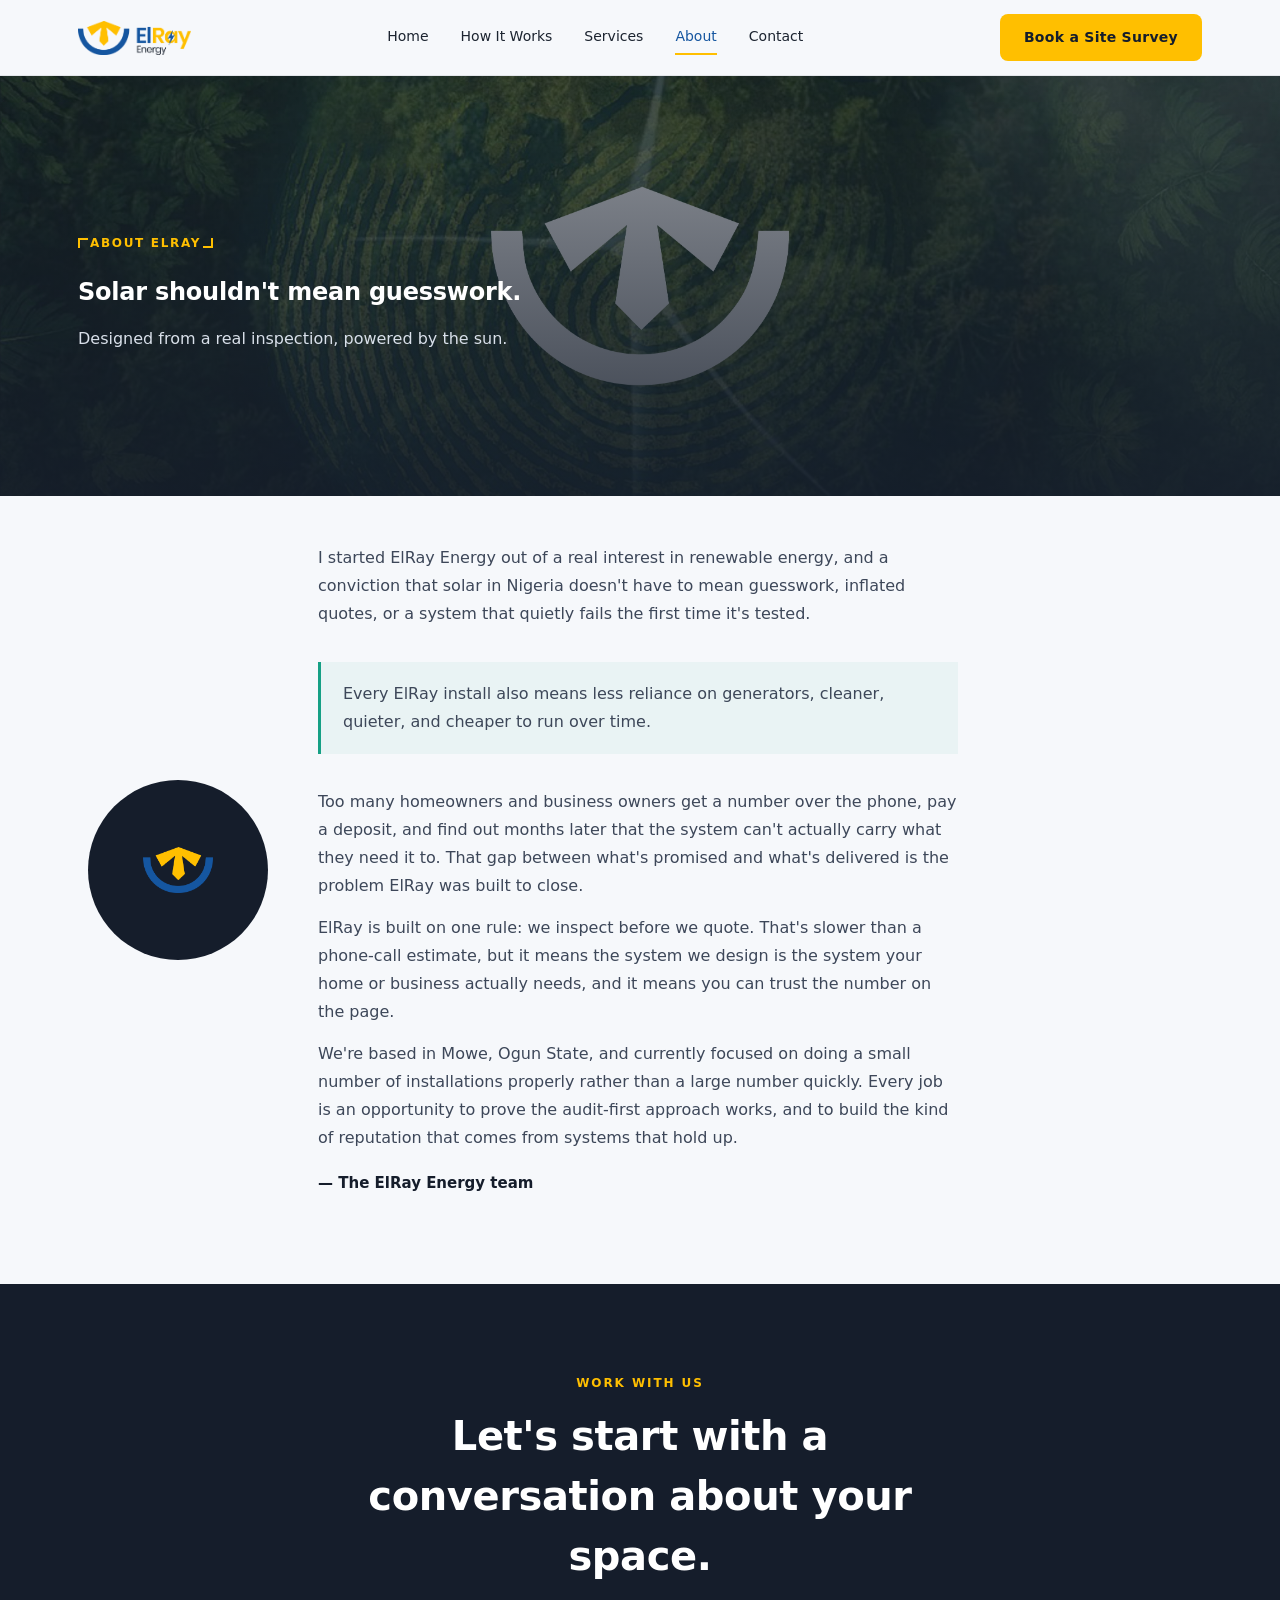
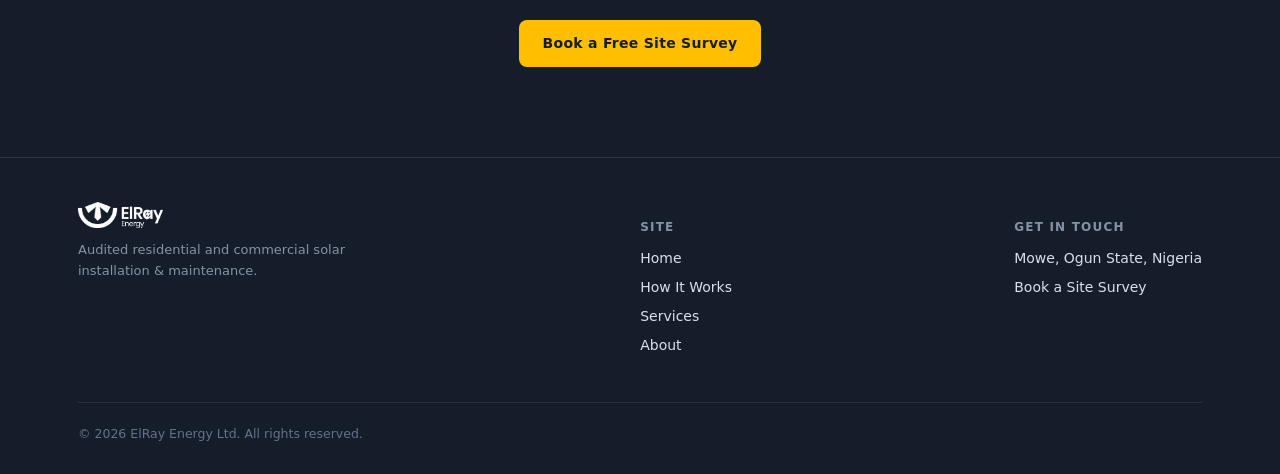
==== about.html @ cc0afa8e "Initial commit: ElRay Energy website" ====
<!DOCTYPE html>
<html lang="en">
<head>
<meta charset="UTF-8">
<meta name="viewport" content="width=device-width, initial-scale=1.0">
<title>About ElRay Energy</title>
<meta name="description" content="Why ElRay Energy exists, and the audit-first promise behind every solar install we do.">
<link rel="icon" type="image/png" href="/assets/favicon-96x96.png" sizes="96x96" />
<link rel="icon" type="image/svg+xml" href="/assets/favicon.svg" />
<link rel="shortcut icon" href="/assets/favicon.ico" />
<link rel="apple-touch-icon" sizes="180x180" href="/assets/apple-touch-icon.png" />
<meta name="apple-mobile-web-app-title" content="ElRay Energy" />
<link rel="manifest" href="/assets/site.webmanifest" />
<link rel="stylesheet" href="css/styles.css">
</head>
<body> 

<header>
  <div class="navrow">
    <a href="index.html" class="logo">
      <img src="assets/elray_horizontal-logo_color.png" alt="ElRay Energy">
    </a>
    <nav class="links">
      <a href="index.html">Home</a>
      <a href="how-it-works.html">How It Works</a>
      <a href="services.html">Services</a>
      <a href="about.html">About</a>
      <a href="contact.html">Contact</a>
    </nav>
    <a href="contact.html" class="btn btn-gold nav-cta">Book a Site Survey</a>
    <a href="contact.html" class="btn btn-outline mobile-cta">Book a Survey</a>
  </div>
</header>

<main>

  <section class="about-hero">
    <div class="wrap about-hero-inner">
      <span class="tag reveal">About ElRay</span>
      <h1 class="reveal" style="margin-top:16px;">Solar shouldn't mean guesswork.</h1>
      <p class="section-sub reveal">Designed from a real inspection, powered by the sun.</p>
    </div>
  </section>

  <section style="padding-top:48px;">
    <div class="wrap">
      <div class="founder reveal">
        <div class="founder-mark">
          <img src="assets/elray_icon_color.png" alt="ElRay Energy icon">
        </div>
        <div class="founder-text">
          <p>
            I started ElRay Energy out of a real interest in renewable energy, and a conviction that
            solar in Nigeria doesn't have to mean guesswork, inflated quotes, or a system that quietly
            fails the first time it's tested.
          </p>
          <div class="eco-note reveal">
            <p>Every ElRay install also means less reliance on generators, cleaner, quieter, and cheaper to run over time.</p>
          </div>
          <p>
            Too many homeowners and business owners get a number over the phone, pay a deposit, and
            find out months later that the system can't actually carry what they need it to. That gap
            between what's promised and what's delivered is the problem ElRay was built to close.
          </p>
          <p>
            ElRay is built on one rule: we inspect before we quote. That's slower than a phone-call
            estimate, but it means the system we design is the system your home or business actually
            needs, and it means you can trust the number on the page.
          </p>
          <p>
            We're based in Mowe, Ogun State, and currently focused on doing a small number of
            installations properly rather than a large number quickly. Every job is an opportunity to
            prove the audit-first approach works, and to build the kind of reputation that comes from
            systems that hold up.
          </p>
          <p class="signoff">— The ElRay Energy team</p>
        </div>
      </div>
    </div>
  </section>

  <section class="cta-band">
    <div class="wrap">
      <span class="eyebrow eyebrow--light reveal">Work With Us</span>
      <h2 class="reveal">Let's start with a conversation about your space.</h2>
      <div class="hero-ctas reveal">
        <a href="contact.html" class="btn btn-gold">Book a Free Site Survey</a>
      </div>
    </div>
  </section>

</main>

<footer>
  <div class="wrap">
    <div class="foot-row">
      <div class="foot-brand">
        <img src="assets/elray_horizontal-logo_white.png" alt="ElRay Energy">
        <p>Audited residential and commercial solar installation &amp; maintenance.</p>
      </div>
      <div class="foot-col">
        <h4>Site</h4>
        <a href="index.html">Home</a>
        <a href="how-it-works.html">How It Works</a>
        <a href="services.html">Services</a>
        <a href="about.html">About</a>
      </div>
      <div class="foot-col">
        <h4>Get in touch</h4>
        <p>Mowe, Ogun State, Nigeria</p>
        <a href="contact.html">Book a Site Survey</a>
      </div>
    </div>
    <div class="foot-bottom">© <span id="year"></span> ElRay Energy Ltd. All rights reserved.</div>
  </div>
</footer>

<script src="js/main.js"></script>
</body>
</html>
---- css/styles.css ----
/* ==========================================================================
   ElRay Energy Shared Stylesheet
   Tokens are locked to ElRay_Brand_Guidelines.pdf v1.0, do not change
   the colour or font-family values without updating the brand guide too.
   ========================================================================== */

/* ---------- Self-hosted Poppins ---------- */
@font-face{
  font-family:'Poppins';
  src:url('../fonts/Poppins-Regular.ttf') format('truetype');
  font-weight:400;
  font-style:normal;
  font-display:swap;
}
@font-face{
  font-family:'Poppins';
  src:url('../fonts/Poppins-Medium.ttf') format('truetype');
  font-weight:500;
  font-style:normal;
  font-display:swap;
}
@font-face{
  font-family:'Poppins';
  src:url('../fonts/Poppins-SemiBold.ttf') format('truetype');
  font-weight:600;
  font-style:normal;
  font-display:swap;
}
@font-face{
  font-family:'Poppins';
  src:url('../fonts/Poppins-Bold.ttf') format('truetype');
  font-weight:700;
  font-style:normal;
  font-display:swap;
}

:root{
  /* brand colours from brand guideline, section 03 */
  --cobalt:#1556A0;       /* primary */
  --cobalt-dark:#0E3D75;  /* cobalt tint ramp */
  --cobalt-mid:#5B8AC4;
  --cobalt-tint:#D9E5F3;
  --gold:#FFBF00;         /* accent; CTAs, energy moments only */
  --navy:#151D2B;         /* dark surface anchor */
  --teal:#16A085;
  --teal-mid:#5DB8A0;    
  --charcoal:#1C2430;     /* body text */
  --offwhite:#F6F8FB;     /* surface, not stark white */
  --white:#FFFFFF;

  --radius:8px;
  --maxw:1180px;
}

*{box-sizing:border-box;}
html{scroll-behavior:smooth;}
@media (prefers-reduced-motion: reduce){
  html{scroll-behavior:auto;}
  *{animation-duration:0.01ms !important; animation-iteration-count:1 !important; transition-duration:0.01ms !important; scroll-behavior:auto !important;}
}

body{
  margin:0;
  font-family:'Poppins',system-ui,sans-serif;
  color:var(--charcoal);
  background:var(--offwhite);
  line-height:1.5;
  -webkit-font-smoothing:antialiased;
}

h1,h2,h3{
  font-weight:600;
  margin:0;
  letter-spacing:-0.01em;
}
p{margin:0;}
a{color:inherit; text-decoration:none;}
img{display:block; max-width:100%;}

.wrap{
  max-width:var(--maxw);
  margin:0 auto;
  padding:0 28px;
}

a:focus-visible, button:focus-visible{
  outline:2px solid var(--gold);
  outline-offset:3px;
}

/* ---------- About page hero — image banner ---------- */
.about-hero{
  position:relative;
  min-height:420px;
  display:flex;
  align-items:flex-end;
  background-image:url('../assets/elray_asset7.jpg');
  background-size:cover;
  background-position:center;
  overflow:hidden;
}
.about-hero::before{
  content:"";
  position:absolute;
  inset:0;
  background:linear-gradient(180deg, rgba(21,29,43,0.45) 0%, rgba(21,29,43,0.88) 100%);
}
.about-hero-inner{
  position:relative;
  z-index:1;
  width:100%;
  padding-bottom:56px;
}
.about-hero h1{ color:var(--white); }
.about-hero .tag{ color:var(--gold); }
.about-hero .tag::before,.about-hero .tag::after{ border-color:var(--gold); }
.about-hero .section-sub{ color:#D9E0EA; }

/* teal is reserved for genuine sustainability moments only, per brand guide */
.eco-note{
  margin:34px 0;
  padding:18px 22px;
  border-left:3px solid var(--teal);
  background:rgba(22,160,133,0.06);
  max-width:640px;
}
.eco-note p{ font-size:15px; color:#2E3B48; line-height:1.6; }

/* ---------- Inspection tag, the signature device ---------- */
.tag{
  display:inline-flex;
  align-items:center;
  gap:8px;
  font-size:12px;
  font-weight:600;
  letter-spacing:0.14em;
  text-transform:uppercase;
  color:var(--cobalt);
  padding:6px 12px;
  position:relative;
}
.tag::before,.tag::after{
  content:"";
  position:absolute;
  width:8px; height:8px;
  border-color:var(--gold);
  border-style:solid;
  top:0; bottom:0; margin:auto 0;
}
.tag::before{ left:0; border-width:2px 0 0 2px; }
.tag::after{ right:0; border-width:0 2px 2px 0; }
.tag--light{color:var(--offwhite);}
.tag--light::before,.tag--light::after{border-color:var(--gold);}
.tag--flush{padding-left:0;}
.tag--flush::before,.tag--flush::after{display:none;}

/* ---------- Nav ---------- */
header{
  position:sticky;
  top:0;
  z-index:50;
  background:rgba(246,248,251,0.92);
  backdrop-filter:blur(6px);
  border-bottom:1px solid rgba(21,29,43,0.08);
}
.navrow{
  display:flex;
  align-items:center;
  justify-content:space-between;
  padding:14px 28px;
  max-width:var(--maxw);
  margin:0 auto;
}
.logo img{height:34px;}
nav.links{
  display:none;
  align-items:center;
  gap:32px;
}
@media(min-width:900px){nav.links{display:flex;}}
nav.links a{
  font-size:14px;
  font-weight:500;
  color:var(--charcoal);
  padding:6px 0;
  border-bottom:2px solid transparent;
  transition:border-color 0.15s ease, color 0.15s ease;
}
nav.links a:hover, nav.links a.active{border-color:var(--gold); color:var(--cobalt);}

.btn{
  display:inline-flex;
  align-items:center;
  justify-content:center;
  font-family:inherit;
  font-weight:600;
  font-size:14px;
  letter-spacing:0.02em;
  padding:13px 24px;
  border-radius:var(--radius);
  border:none;
  cursor:pointer;
  transition:transform 0.15s ease, box-shadow 0.15s ease, background 0.15s ease;
  white-space:nowrap;
}
.btn-gold{ background:var(--gold); color:var(--navy); }
.btn-gold:hover{ transform:translateY(-1px); box-shadow:0 8px 20px rgba(255,191,0,0.35); }
.btn-outline{ background:transparent; color:var(--cobalt); border:1.5px solid var(--cobalt); }
.btn-outline:hover{ background:var(--cobalt-tint); }
.btn-outline-light{ background:transparent; color:var(--offwhite); border:1.5px solid rgba(246,248,251,0.5); }
.btn-outline-light:hover{ border-color:var(--gold); color:var(--gold); }

.nav-cta{display:none;}
@media(min-width:900px){.nav-cta{display:inline-flex;}}
.mobile-cta{display:inline-flex; padding:10px 16px; font-size:13px;}
@media(min-width:900px){.mobile-cta{display:none;}}

/* ---------- Page hero (interior pages) ---------- */
.page-hero{ padding:64px 0 56px; }
.page-hero h1{
  font-size:clamp(30px,4.4vw,46px);
  color:var(--navy);
  max-width:760px;
}
.page-hero .section-sub{ margin-top:18px; }

/* ---------- Hero (home) ---------- */
.hero{ padding:76px 0 60px; }
.hero-grid{
  display:grid;
  grid-template-columns:1fr;
  gap:52px;
  align-items:center;
}
@media(min-width:960px){ .hero-grid{grid-template-columns:1.05fr 0.95fr;} }
.eyebrow-row{margin-bottom:22px;}
.hero h1{
  font-size:clamp(34px,5vw,56px);
  line-height:1.06;
  color:var(--navy);
}
.hero h1 .accent{color:var(--cobalt);}
.hero-sub{
  margin-top:20px;
  font-size:18px;
  color:#3D4759;
  max-width:480px;
  line-height:1.6;
}
.hero-sub strong{color:var(--charcoal); font-weight:600;}
.hero-ctas{ margin-top:32px; display:flex; gap:14px; flex-wrap:wrap; }
.hero-note{ margin-top:22px; font-size:13px; color:#6B7686; }

/* ---- audit illustration (home hero) ---- */
.audit-panel{
  position:relative;
  background:var(--white);
  border:1px solid rgba(21,29,43,0.08);
  border-radius:12px;
  padding:28px;
  box-shadow:0 30px 60px -30px rgba(14,61,117,0.25);
}
.audit-panel-head{
  display:flex;
  justify-content:space-between;
  align-items:center;
  font-size:11px;
  letter-spacing:0.12em;
  text-transform:uppercase;
  color:#8892A0;
  font-weight:600;
  margin-bottom:18px;
  padding-bottom:14px;
  border-bottom:1px dashed rgba(21,29,43,0.15);
}
.audit-panel-head span.live{color:var(--teal);}
.audit-panel-head span.live::before{
  content:"";
  display:inline-block;
  width:6px;height:6px;
  border-radius:50%;
  background:var(--teal);
  margin-right:6px;
}
.house-svg{width:100%; height:auto; display:block;}
.callout{
  position:absolute;
  background:var(--navy);
  color:var(--offwhite);
  font-size:11.5px;
  font-weight:600;
  letter-spacing:0.02em;
  padding:7px 10px;
  border-radius:8px;
  display:flex;
  flex-direction:column;
  line-height:1.35;
  box-shadow:0 10px 20px -8px rgba(21,29,43,0.4);
}
.callout .num{color:var(--gold); font-weight:700;}
.c1{top:6%; left:2%;}
.c2{top:32%; right:0%;}
.c3{bottom:20%; left:0%;}
.c4{bottom:2%; right:6%;}

/* ---------- Section shell ---------- */
section{padding:88px 0;}
.section-tight{padding:64px 0;}
.eyebrow{
  font-size:12px;
  font-weight:700;
  letter-spacing:0.16em;
  text-transform:uppercase;
  color:var(--cobalt);
  margin-bottom:14px;
  display:block;
}
.eyebrow--light{color:var(--gold);}
h2.section-head{
  font-size:clamp(26px,3.4vw,38px);
  color:var(--navy);
  max-width:640px;
}
.section-sub{
  margin-top:16px;
  font-size:16px;
  color:#4A5568;
  max-width:600px;
  line-height:1.65;
}

/* ---------- Problem band (navy) ---------- */
.problem{ background:var(--navy); color:var(--offwhite); }
.problem h2.section-head{color:var(--white);}
.problem .section-sub{color:#B7C1D1;}
.problem-grid{
  margin-top:44px;
  display:grid;
  grid-template-columns:1fr;
  gap:1px;
  background:rgba(246,248,251,0.12);
  border:1px solid rgba(246,248,251,0.12);
}
@media(min-width:800px){.problem-grid{grid-template-columns:1fr 1fr;}}
.problem-item{ background:var(--navy); padding:28px 30px; }
.problem-item .x{
  color:var(--gold);
  font-weight:700;
  font-size:13px;
  letter-spacing:0.06em;
  display:block;
  margin-bottom:8px;
}
.problem-item p{color:#CBD4E1; font-size:15px; line-height:1.6;}

/* ---------- Difference / feature cards ---------- */
.diff-grid{ margin-top:48px; display:grid; grid-template-columns:1fr; gap:22px; }
@media(min-width:700px){.diff-grid{grid-template-columns:1fr 1fr;}}
@media(min-width:1050px){.diff-grid{grid-template-columns:repeat(4,1fr);}}
.diff-card{
  background:var(--white);
  border:1px solid rgba(21,29,43,0.08);
  padding:26px 22px;
  border-radius:12px;
  transition:transform 0.2s ease, box-shadow 0.2s ease;
}
.diff-card:hover{transform:translateY(-4px); box-shadow:0 20px 34px -20px rgba(21,29,43,0.25);}
.diff-card .tag{margin-bottom:16px;}
.diff-card h3{font-size:17px; color:var(--navy); margin-bottom:10px;}
.diff-card p{font-size:14.5px; color:#5A6578; line-height:1.6;}

/* ---------- Who we serve / services ---------- */
.serve-grid{ margin-top:44px; display:grid; grid-template-columns:1fr; gap:22px; }
@media(min-width:760px){.serve-grid{grid-template-columns:1fr 1fr;}}
.serve-card{
  padding:34px;
  background:var(--white);
  border:1px solid rgba(21,29,43,0.06);
  border-radius:12px;
  position:relative;
  overflow:hidden;
  /* layered shadow = depth: a tight "contact" shadow close to the card,
     plus a soft, wider ambient shadow further out */
  box-shadow:
    0 1px 2px rgba(21,29,43,0.06),
    0 8px 16px -8px rgba(21,29,43,0.12),
    0 24px 40px -20px rgba(21,29,43,0.18);
  transition:transform 0.25s ease, box-shadow 0.25s ease;
}
.serve-card:hover{
  transform:translateY(-6px);
  box-shadow:
    0 2px 4px rgba(21,29,43,0.08),
    0 14px 24px -10px rgba(21,29,43,0.16),
    0 32px 56px -20px rgba(21,29,43,0.28);
}
.serve-card .serve-label{
  font-size:11px;
  letter-spacing:0.14em;
  text-transform:uppercase;
  font-weight:700;
  color:var(--cobalt-mid);
  display:block;
  margin-bottom:10px;
}
.serve-card .serve-labelsec{
  font-size:11px;
  letter-spacing:0.14em;
  text-transform:uppercase;
  font-weight:700;
  color:var(--teal-mid);
  display:block;
  margin-bottom:10px;
}
.serve-card h3{font-size:22px; color:var(--navy);}
.serve-card p{margin-top:12px; font-size:15px; color:#4A5568; line-height:1.65;}
.serve-card ul{margin:16px 0 0; padding-left:18px;}
.serve-card li{font-size:14.5px; color:#4A5568; margin-bottom:6px; line-height:1.5;}
.serve-card .arrow-link{
  margin-top:18px;
  display:inline-flex;
  align-items:center;
  gap:6px;
  font-size:14px;
  font-weight:600;
  color:var(--cobalt);
}
.serve-card .arrow-linksec{
  margin-top:18px;
  display:inline-flex;
  align-items:center;
  gap:6px;
  font-size:14px;
  font-weight:600;
  color:var(--teal);
}
.serve-card.primary{border:1px solid var(--cobalt);}
.serve-card.secondary{border:1px solid var(--teal);}

/* ---------- Area band ---------- */
.area{ background:var(--cobalt-tint); padding:50px 0; }
.area-row{
  display:flex;
  flex-wrap:wrap;
  justify-content:space-between;
  align-items:center;
  gap:22px;
}
.area-row h3{font-size:20px; color:var(--navy); max-width:520px;}
.area-row .loc-list{ display:flex; gap:10px; flex-wrap:wrap; }
.loc-chip{
  background:var(--white);
  color:var(--cobalt-dark);
  font-size:13px;
  font-weight:600;
  padding:8px 16px;
  border:1px solid rgba(21,86,160,0.25);
  border-radius:20px;
}

/* ---------- Founder / about ---------- */
.founder{ display:grid; grid-template-columns:1fr; gap:40px; align-items:center; }
@media(min-width:860px){.founder{grid-template-columns:200px 1fr;}}
.founder-mark{
  width:120px; height:120px;
  background:var(--navy);
  border-radius:50%;
  display:flex;
  align-items:center;
  justify-content:center;
  margin:0 auto;
}
.founder-mark img{height:46px;}
@media(min-width:860px){.founder-mark{width:180px; height:180px;}}
.founder-text p{font-size:16px; color:#3D4759; line-height:1.75; max-width:640px;}
.founder-text p + p{margin-top:14px;}
.founder-text .signoff{ margin-top:18px; font-weight:600; color:var(--navy); font-size:15px; }

/* ---------- How it works, numbered steps ---------- */
.how{ background:var(--white); }
.steps{ margin-top:52px; display:grid; grid-template-columns:1fr; gap:0; }
.step{
  display:grid;
  grid-template-columns:64px 1fr;
  gap:22px;
  padding:30px 0;
  border-bottom:1px solid rgba(21,29,43,0.08);
}
.step:first-child{padding-top:0;}
.step:last-child{border-bottom:none;}
@media(min-width:760px){ .step{grid-template-columns:90px 1fr; gap:34px;} }
.step-num{ font-size:32px; font-weight:700; color:var(--cobalt-tint); line-height:1; }
@media(min-width:760px){.step-num{font-size:44px;}}
.step-body h3{ font-size:19px; color:var(--navy); margin-bottom:8px; }
.step-body p{ font-size:15px; color:#4A5568; line-height:1.65; max-width:600px; }
.step-body .tag{ margin-top:12px; }

/* ---------- Contact / form ---------- */
.contact-grid{
  margin-top:48px;
  display:grid;
  grid-template-columns:1fr;
  gap:40px;
}
@media(min-width:900px){.contact-grid{grid-template-columns:1fr 1.1fr;}}
.contact-info .info-item{ margin-bottom:26px; }
.contact-info .info-item h4{
  font-size:12px;
  letter-spacing:0.1em;
  text-transform:uppercase;
  color:var(--cobalt);
  font-weight:700;
  margin-bottom:6px;
}
.contact-info .info-item p, .contact-info .info-item a{
  font-size:15.5px;
  color:var(--charcoal);
}
.form-card{
  background:var(--white);
  border:1px solid rgba(21,29,43,0.08);
  padding:32px;
  border-radius:12px;
}
.form-row{ margin-bottom:18px; }
.form-row label{
  display:block;
  font-size:13px;
  font-weight:600;
  color:var(--navy);
  margin-bottom:7px;
}
.form-row input, .form-row select, .form-row textarea{
  width:100%;
  font-family:inherit;
  font-size:14.5px;
  padding:12px 14px;
  border:1px solid rgba(21,29,43,0.18);
  border-radius:8px;
  background:var(--offwhite);
  color:var(--charcoal);
}
.form-row input:focus, .form-row select:focus, .form-row textarea:focus{
  outline:2px solid var(--cobalt);
  outline-offset:1px;
  background:var(--white);
}
.form-row.two-col{ display:grid; grid-template-columns:1fr; gap:18px; }
@media(min-width:520px){ .form-row.two-col{grid-template-columns:1fr 1fr;} }
.form-note{ font-size:12.5px; color:#6B7686; margin-top:14px; }

/* ---------- Closing CTA ---------- */
.cta-band{ background:var(--navy); color:var(--offwhite); text-align:center; padding:90px 0; }
.cta-band h2{ font-size:clamp(26px,4vw,40px); color:var(--white); max-width:620px; margin:0 auto; }
.cta-band .section-sub{ color:#B7C1D1; margin:16px auto 0; text-align:center; }
.cta-band .hero-ctas{ justify-content:center; margin-top:34px; }

/* ---------- Footer ---------- */
footer{ background:var(--navy); padding:44px 0 30px; border-top:1px solid rgba(246,248,251,0.1); }
.foot-row{ display:flex; flex-wrap:wrap; justify-content:space-between; gap:26px; align-items:flex-start; }
.foot-brand img{height:26px;}
.foot-brand p{ margin-top:12px; font-size:13px; color:#8592A6; max-width:280px; line-height:1.6; }
.foot-col h4{
  font-size:12px;
  letter-spacing:0.1em;
  text-transform:uppercase;
  color:#8592A6;
  font-weight:600;
  margin-bottom:12px;
}
.foot-col a, .foot-col p{ display:block; font-size:14px; color:#D9E0EA; margin-bottom:8px; }
.foot-col a:hover{color:var(--gold);}
.foot-bottom{
  margin-top:38px;
  padding-top:22px;
  border-top:1px solid rgba(246,248,251,0.08);
  font-size:12.5px;
  color:#65718A;
}

/* ---------- Scroll reveal ---------- */
.reveal{ opacity:0; transform:translateY(18px); transition:opacity 0.7s ease, transform 0.7s ease; }
.reveal.in{ opacity:1; transform:translateY(0); }
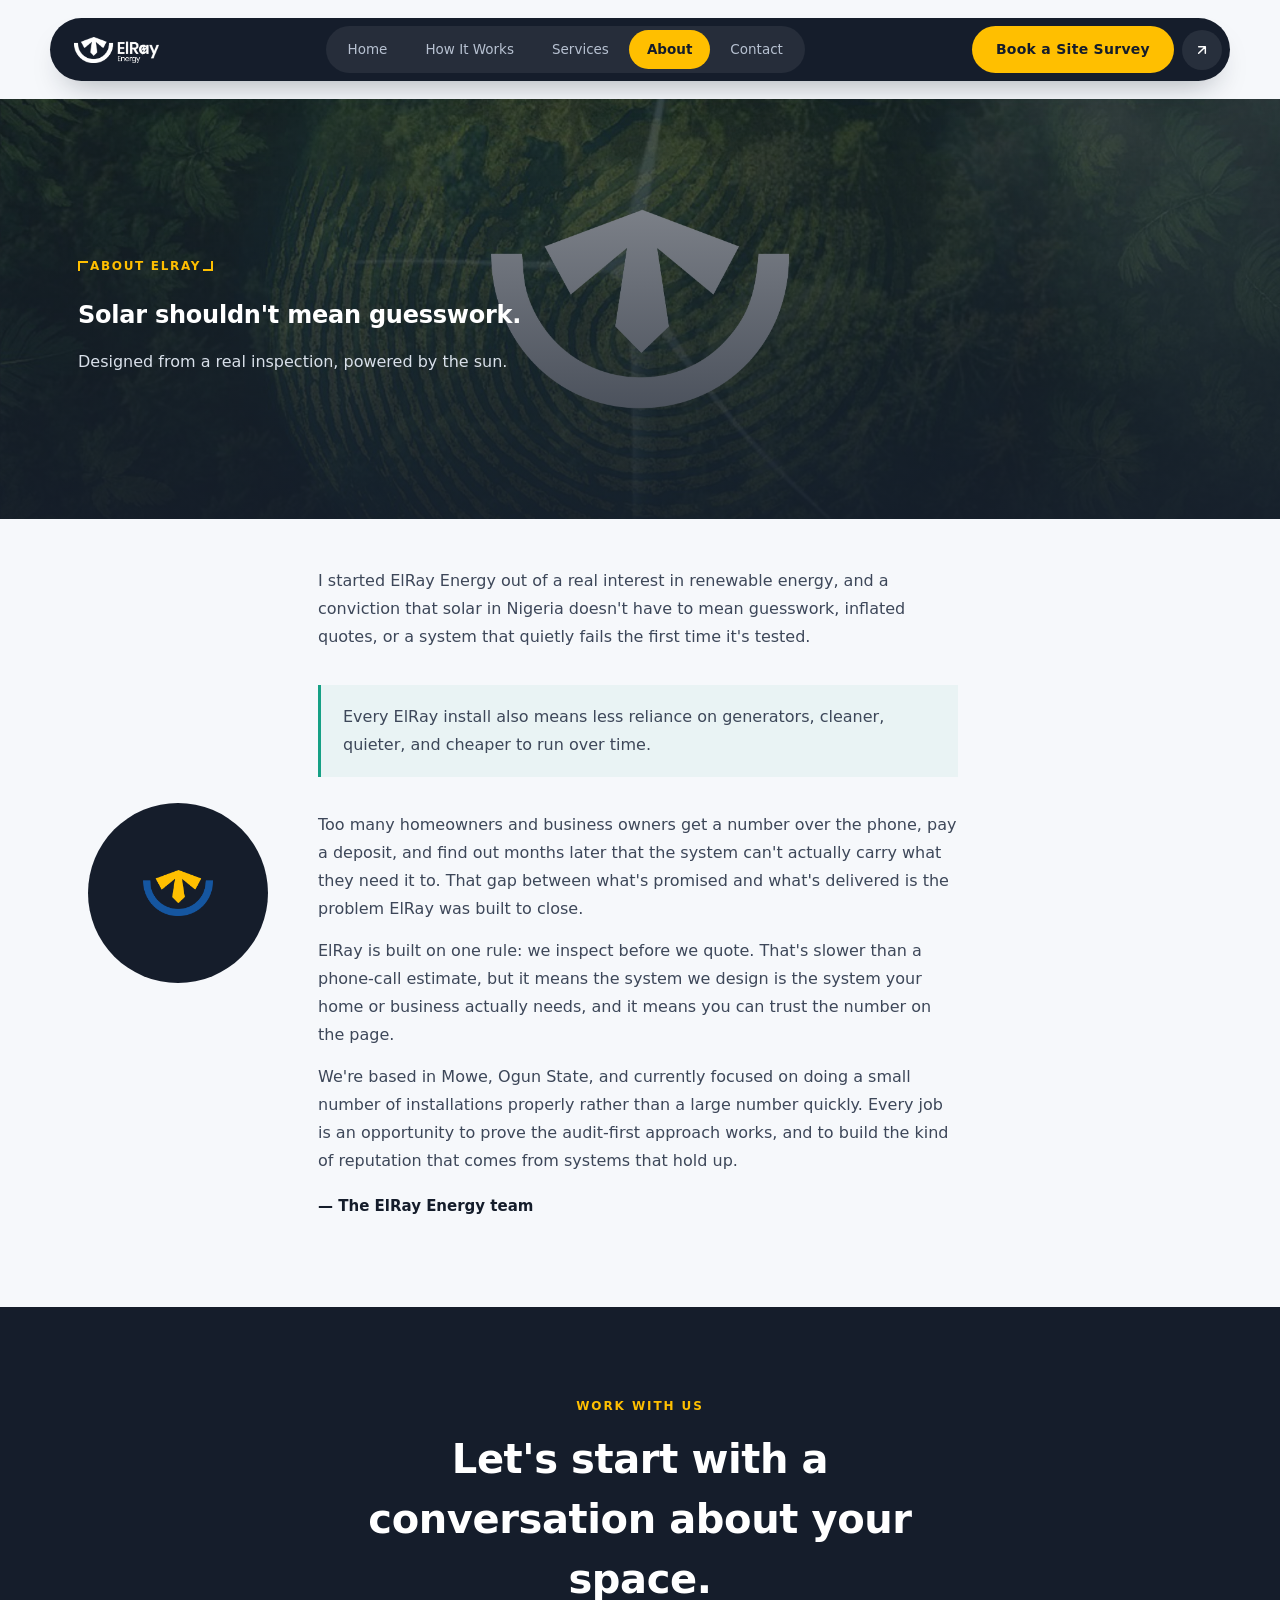
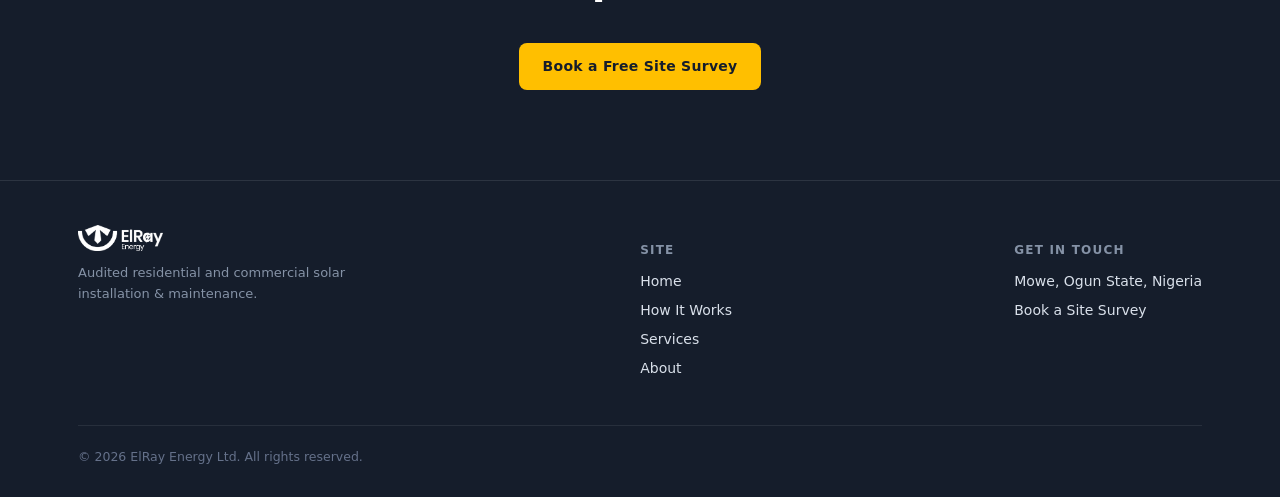
==== commit 67eb62dc: "Redesign of navigation bar in to pill design" ====
--- a/about.html
+++ b/about.html
@@ -18,7 +18,7 @@
 <header>
   <div class="navrow">
     <a href="index.html" class="logo">
-      <img src="assets/elray_horizontal-logo_color.png" alt="ElRay Energy">
+      <img src="assets/elray_horizontal-logo_white.png" alt="ElRay Energy">
     </a>
     <nav class="links">
       <a href="index.html">Home</a>
@@ -27,8 +27,13 @@
       <a href="about.html">About</a>
       <a href="contact.html">Contact</a>
     </nav>
-    <a href="contact.html" class="btn btn-gold nav-cta">Book a Site Survey</a>
-    <a href="contact.html" class="btn btn-outline mobile-cta">Book a Survey</a>
+    <div class="nav-actions">
+      <a href="contact.html" class="btn btn-gold nav-cta" style="border-radius:999px;">Book a Site Survey</a>
+      <a href="contact.html" class="btn btn-outline mobile-cta" style="border-radius:999px;">Book a Survey</a>
+      <a href="contact.html" class="nav-arrow-btn" aria-label="Book a site survey">
+        <svg viewBox="0 0 24 24" fill="none" stroke="currentColor" stroke-width="2.2" stroke-linecap="round" stroke-linejoin="round"><path d="M7 17L17 7M7 7h10v10"/></svg>
+      </a>
+    </div>
   </div>
 </header>
 
--- a/css/styles.css
+++ b/css/styles.css
@@ -88,6 +88,88 @@
   outline-offset:3px;
 }
 
+/* ---------- Hero — full-bleed photo panel ---------- */
+.hero-photo-section{ padding:24px 0 110px; }
+
+.hero-photo{
+  position:relative;
+  border-radius:28px;
+  overflow:hidden;
+  min-height:600px;
+  display:flex;
+  align-items:center;
+}
+.hero-photo-media{
+  position:absolute;
+  inset:0;
+  z-index:0;
+  background:var(--cobalt-tint); /* placeholder tone until the photo is dropped in */
+}
+.hero-photo-media img{
+  width:100%;
+  height:100%;
+  object-fit:cover;
+}
+.hero-photo-media::after{
+  content:"";
+  position:absolute;
+  inset:0;
+  background:linear-gradient(180deg,
+    rgba(21,29,43,0.30) 0%,
+    rgba(21,29,43,0.50) 40%,
+    rgba(21,29,43,0.90) 100%
+  );
+}
+
+.hero-photo-content{
+  position:relative;
+  z-index:1;
+  padding:80px 0 220px;
+}
+@media(min-width:900px){ .hero-photo-content{ padding:100px 0 90px; max-width:640px; } }
+
+.hero-mega{
+  font-size:clamp(42px,7.5vw,82px);
+  line-height:0.98;
+  font-weight:700;
+  letter-spacing:-0.02em;
+  color:var(--white);
+  text-shadow:0 2px 12px rgba(0,0,0,0.25);
+}
+.hero-mega .line{ display:block; }
+.hero-mega .accent{ color:var(--gold); }
+
+.hero-sub-light{
+  margin-top:24px;
+  font-size:17px;
+  color:#E3E8F0;
+  max-width:440px;
+  line-height:1.65;
+}
+.hero-sub-light strong{ color:var(--white); font-weight:600; }
+
+.hero-note-light{
+  margin-top:22px;
+  font-size:13px;
+  color:#B7C1D1;
+}
+
+/* the audit panel, repurposed as a floating card on the photo */
+.audit-panel--floating{
+  position:relative;
+  z-index:2;
+  margin:-170px 24px 0;
+}
+@media(min-width:900px){
+  .audit-panel--floating{
+    position:absolute;
+    right:40px;
+    bottom:-56px;
+    margin:0;
+    width:320px;
+  }
+}
+
 /* ---------- About page hero — image banner ---------- */
 .about-hero{
   position:relative;
@@ -154,39 +236,68 @@
 .tag--flush{padding-left:0;}
 .tag--flush::before,.tag--flush::after{display:none;}
 
-/* ---------- Nav ---------- */
+/* ---------- Nav — floating pill bar ---------- */
 header{
   position:sticky;
   top:0;
   z-index:50;
-  background:rgba(246,248,251,0.92);
-  backdrop-filter:blur(6px);
-  border-bottom:1px solid rgba(21,29,43,0.08);
+  background:transparent;
+  padding:18px 0;
 }
 .navrow{
   display:flex;
   align-items:center;
   justify-content:space-between;
-  padding:14px 28px;
+  gap:20px;
   max-width:var(--maxw);
   margin:0 auto;
-}
-.logo img{height:34px;}
+  padding:8px 8px 8px 24px;
+  background:var(--navy);
+  border-radius:999px;
+  box-shadow:0 16px 32px -16px rgba(21,29,43,0.4);
+}
+.logo img{ height:26px; }
+
 nav.links{
   display:none;
   align-items:center;
-  gap:32px;
-}
-@media(min-width:900px){nav.links{display:flex;}}
+  gap:2px;
+  background:rgba(255,255,255,0.07);
+  border-radius:999px;
+  padding:4px;
+}
+@media(min-width:900px){ nav.links{display:flex;} }
 nav.links a{
-  font-size:14px;
+  font-size:13.5px;
   font-weight:500;
-  color:var(--charcoal);
-  padding:6px 0;
-  border-bottom:2px solid transparent;
-  transition:border-color 0.15s ease, color 0.15s ease;
-}
-nav.links a:hover, nav.links a.active{border-color:var(--gold); color:var(--cobalt);}
+  color:#B7C1D1;
+  padding:9px 18px;
+  border-radius:999px;
+  border-bottom:none;
+  transition:background 0.15s ease, color 0.15s ease;
+}
+nav.links a:hover{ background:rgba(255,255,255,0.1); color:var(--white); }
+nav.links a.active{
+  background:var(--gold);
+  color:var(--navy);
+  font-weight:600;
+}
+nav.links a.active:hover{ background:var(--gold); }
+
+.nav-actions{ display:flex; align-items:center; gap:8px; }
+.nav-arrow-btn{
+  width:40px; height:40px;
+  border-radius:50%;
+  background:rgba(255,255,255,0.08);
+  display:flex;
+  align-items:center;
+  justify-content:center;
+  color:var(--white);
+  flex-shrink:0;
+  transition:background 0.15s ease;
+}
+.nav-arrow-btn:hover{ background:rgba(255,255,255,0.16); }
+.nav-arrow-btn svg{ width:16px; height:16px; }
 
 .btn{
   display:inline-flex;
@@ -329,6 +440,55 @@
   line-height:1.65;
 }
 
+/* ---------- Who We Are ---------- */
+.who-grid{
+  display:grid;
+  grid-template-columns:1fr;
+  gap:48px;
+  align-items:start;
+}
+@media(min-width:900px){ .who-grid{grid-template-columns:0.85fr 1.15fr;} }
+
+.who-images{
+  display:grid;
+  grid-template-columns:1fr;
+  gap:16px;
+}
+.who-images img{
+  width:100%;
+  height:500px;
+  object-fit:cover;
+  border-radius:var(--radius);
+  background:var(--cobalt-tint); /* shows as a placeholder block until real photos are dropped in */
+}
+.who-images img.wide{ height:218px; }
+
+.who-content h2{
+  font-size:clamp(22px,2.8vw,30px);
+  color:var(--navy);
+  line-height:1.35;
+}
+.who-content h2 strong{ color:var(--cobalt); font-weight:600; }
+.who-content .btn{ margin-top:24px; }
+
+.mini-cards{
+  margin-top:40px;
+  display:grid;
+  grid-template-columns:1fr;
+  gap:16px;
+}
+@media(min-width:560px){ .mini-cards{grid-template-columns:1fr 1fr;} }
+
+.mini-card{
+  padding:22px;
+  background:var(--white);
+  border:1px solid rgba(21,29,43,0.08);
+  border-radius:var(--radius);
+}
+.mini-card svg{ width:26px; height:26px; color:var(--cobalt); margin-bottom:14px; }
+.mini-card h3{ font-size:15.5px; color:var(--navy); margin-bottom:6px; }
+.mini-card p{ font-size:13.5px; color:#5A6578; line-height:1.55; }
+
 /* ---------- Problem band (navy) ---------- */
 .problem{ background:var(--navy); color:var(--offwhite); }
 .problem h2.section-head{color:var(--white);}
@@ -352,6 +512,205 @@
   margin-bottom:8px;
 }
 .problem-item p{color:#CBD4E1; font-size:15px; line-height:1.6;}
+
+/* ---------- Our Services — dark panel ---------- */
+.services-panel{
+  background:var(--navy);
+  border-radius:24px;
+  padding:56px 40px;
+  color:var(--offwhite);
+}
+@media(min-width:900px){ .services-panel{padding:64px 56px;} }
+
+.services-panel-grid{
+  display:grid;
+  grid-template-columns:1fr;
+  gap:40px;
+  align-items:center;
+}
+@media(min-width:960px){ .services-panel-grid{grid-template-columns:0.8fr 1.2fr;} }
+
+.services-intro h2{
+  font-size:clamp(24px,3vw,32px);
+  color:var(--white);
+  line-height:1.25;
+  margin-top:14px;
+}
+.services-intro p{
+  margin-top:14px;
+  font-size:15px;
+  color:#B7C1D1;
+  line-height:1.65;
+  max-width:380px;
+}
+
+.service-cards{
+  display:grid;
+  grid-template-columns:1fr;
+  gap:20px;
+}
+@media(min-width:640px){ .service-cards{grid-template-columns:1fr 1fr;} }
+
+.service-photo-card{
+  position:relative;
+  border-radius:16px;
+  overflow:hidden;
+  background:var(--cobalt-tint); /* placeholder tone until real photos are added */
+  min-height:320px;
+  display:flex;
+  align-items:flex-end;
+}
+.service-photo-card img{
+  position:absolute;
+  inset:0;
+  width:100%;
+  height:100%;
+  object-fit:cover;
+  z-index:0;
+}
+.service-photo-card::before{
+  content:"";
+  position:absolute;
+  inset:0;
+  z-index:1;
+  background:linear-gradient(
+    180deg,
+    rgba(21,29,43,0.15) 0%,
+    rgba(21,29,43,0.25) 30%,
+    rgba(21,29,43,0.55) 55%,
+    rgba(21,29,43,0.95) 100%
+  );
+}
+.service-photo-card-body{
+  position:relative;
+  z-index:1;
+  padding:22px;
+  width:100%;
+}
+.service-photo-card .label{
+  font-size:11px;
+  font-weight:700;
+  letter-spacing:0.12em;
+  text-transform:uppercase;
+  color:var(--gold);
+  display:block;
+  margin-bottom:8px;
+}
+.service-photo-card h3{
+  font-size:19px;
+  color:var(--white);
+  margin-bottom:8px;
+}
+.service-photo-card p{
+  font-size:13.5px;
+  color:#D9E0EA;
+  line-height:1.55;
+  margin-bottom:16px;
+}
+
+.icon-btn{
+  display:inline-flex;
+  align-items:center;
+  gap:8px;
+  background:var(--gold);
+  color:var(--navy);
+  font-size:13px;
+  font-weight:600;
+  padding:9px 16px 9px 18px;
+  border-radius:999px;
+  transition:transform 0.15s ease, box-shadow 0.15s ease;
+}
+.icon-btn:hover{ transform:translateY(-1px); box-shadow:0 8px 18px rgba(255,191,0,0.3); }
+.icon-btn svg{ width:14px; height:14px; }
+
+/* ---------- Meet the Experts ---------- */
+.experts-grid{
+  display:grid;
+  grid-template-columns:1fr;
+  gap:48px;
+  align-items:center;
+}
+@media(min-width:960px){ .experts-grid{grid-template-columns:0.9fr 1.1fr;} }
+
+.experts-images{
+  display:grid;
+  grid-template-columns:100px 1fr;
+  gap:14px;
+  height:380px;
+}
+.experts-images-stack{
+  display:grid;
+  grid-template-rows:1fr 1fr 1fr;
+  gap:14px;
+}
+.experts-images img{
+  width:100%;
+  height:100%;
+  object-fit:cover;
+  border-radius:var(--radius);
+  background:var(--cobalt-tint);
+}
+.experts-images .tall{ height:100%; }
+
+.experts-intro .section-sub{ margin-top:14px; }
+
+.profile-card{
+  margin-top:36px;
+  display:flex;
+  gap:22px;
+  align-items:flex-start;
+  padding:26px;
+  background:var(--white);
+  border:1px solid rgba(21,29,43,0.08);
+  border-radius:var(--radius);
+  box-shadow:
+    0 1px 2px rgba(21,29,43,0.05),
+    0 10px 24px -14px rgba(21,29,43,0.15);
+}
+.profile-photo{
+  flex-shrink:0;
+  width:74px;
+  height:74px;
+  border-radius:50%;
+  overflow:hidden;
+  background:var(--navy);
+}
+.profile-photo img{
+  width:100%;
+  height:100%;
+  object-fit:cover;
+  border-radius:50%;
+}
+.profile-body h3{ font-size:17px; color:var(--navy); }
+.profile-role{
+  font-size:12.5px;
+  font-weight:600;
+  color:var(--cobalt);
+  margin-top:2px;
+  display:block;
+}
+.profile-body p{
+  margin-top:10px;
+  font-size:14px;
+  color:#4A5568;
+  line-height:1.6;
+}
+.profile-footer{
+  margin-top:16px;
+  display:flex;
+  align-items:center;
+  justify-content:space-between;
+  flex-wrap:wrap;
+  gap:14px;
+}
+.social-row{ display:flex; align-items:center; gap:16px; }
+.social-row a{
+  display:inline-flex;
+  color:var(--navy);
+  transition:color 0.15s ease, transform 0.15s ease;
+}
+.social-row a:hover{ color:var(--cobalt); transform:translateY(-1px); }
+.social-row svg{ width:20px; height:20px; fill:currentColor; }
 
 /* ---------- Difference / feature cards ---------- */
 .diff-grid{ margin-top:48px; display:grid; grid-template-columns:1fr; gap:22px; }
@@ -370,30 +729,43 @@
 .diff-card p{font-size:14.5px; color:#5A6578; line-height:1.6;}
 
 /* ---------- Who we serve / services ---------- */
-.serve-grid{ margin-top:44px; display:grid; grid-template-columns:1fr; gap:22px; }
+.serve-grid{
+  margin-top:44px;
+  display:grid;
+  grid-template-columns:1fr;
+  gap:22px;
+  perspective:1200px; /* gives the tilted children somewhere to tilt "into" */
+}
 @media(min-width:760px){.serve-grid{grid-template-columns:1fr 1fr;}}
+
 .serve-card{
   padding:34px;
   background:var(--white);
   border:1px solid rgba(21,29,43,0.06);
-  border-radius:12px;
+  border-radius:var(--radius);
   position:relative;
   overflow:hidden;
-  /* layered shadow = depth: a tight "contact" shadow close to the card,
-     plus a soft, wider ambient shadow further out */
+  transform-style:preserve-3d;
   box-shadow:
     0 1px 2px rgba(21,29,43,0.06),
     0 8px 16px -8px rgba(21,29,43,0.12),
     0 24px 40px -20px rgba(21,29,43,0.18);
-  transition:transform 0.25s ease, box-shadow 0.25s ease;
-}
-.serve-card:hover{
-  transform:translateY(-6px);
-  box-shadow:
-    0 2px 4px rgba(21,29,43,0.08),
-    0 14px 24px -10px rgba(21,29,43,0.16),
-    0 32px 56px -20px rgba(21,29,43,0.28);
-}
+  transition:box-shadow 0.3s ease, transform 0.5s ease;
+  will-change:transform;
+}
+
+/* glare that follows the cursor — position set by JS via --mx/--my */
+.serve-card::after{
+  content:"";
+  position:absolute;
+  inset:0;
+  border-radius:inherit;
+  background:radial-gradient(circle at var(--mx,50%) var(--my,50%), rgba(255,255,255,0.35), transparent 55%);
+  opacity:0;
+  transition:opacity 0.3s ease;
+  pointer-events:none;
+}
+.serve-card.tilting::after{ opacity:1; }
 .serve-card .serve-label{
   font-size:11px;
   letter-spacing:0.14em;
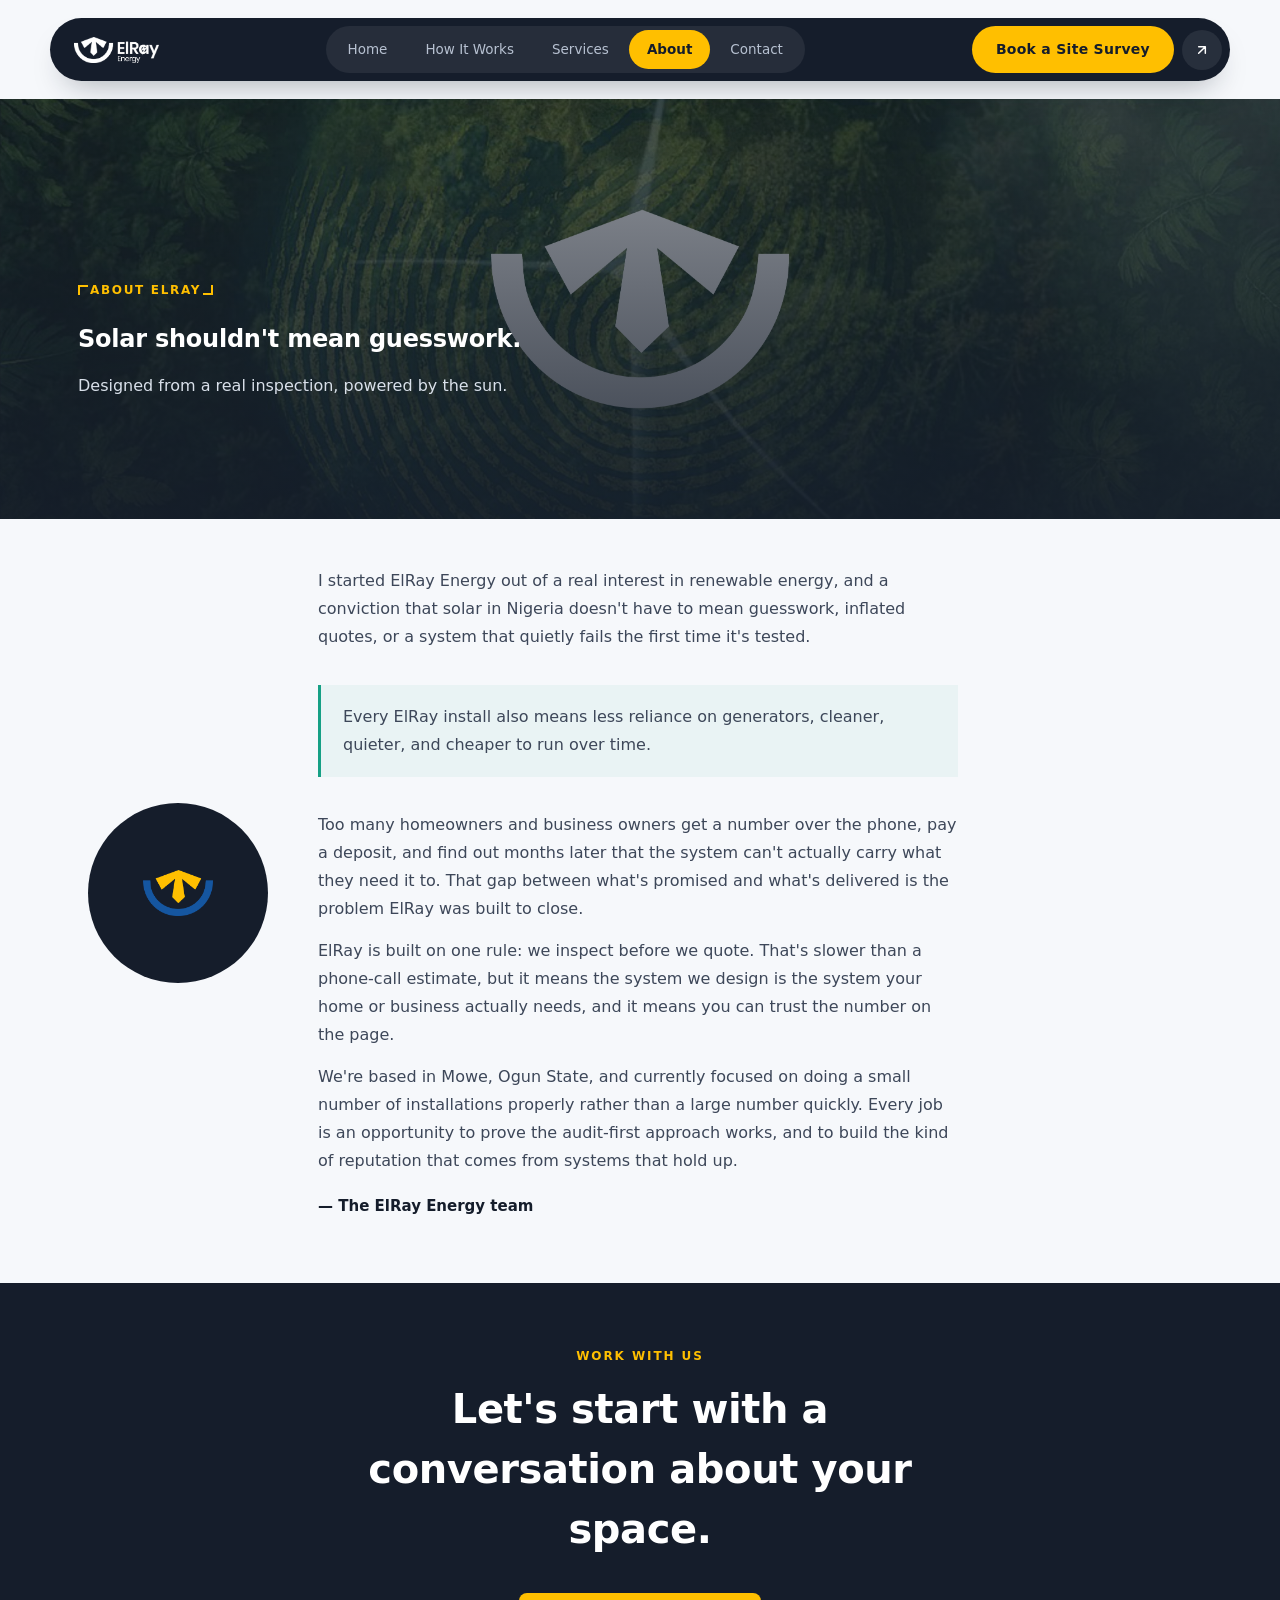
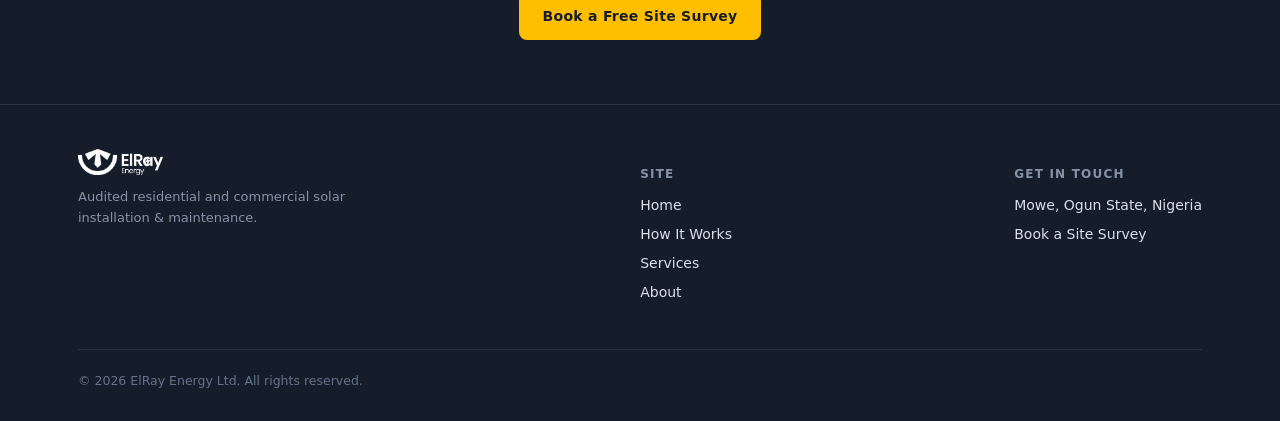
==== commit eb8d8373: "Add mobile navigation menu and toggle behavior" ====
--- a/about.html
+++ b/about.html
@@ -33,6 +33,19 @@
       <a href="contact.html" class="nav-arrow-btn" aria-label="Book a site survey">
         <svg viewBox="0 0 24 24" fill="none" stroke="currentColor" stroke-width="2.2" stroke-linecap="round" stroke-linejoin="round"><path d="M7 17L17 7M7 7h10v10"/></svg>
       </a>
+      <button type="button" class="nav-toggle" id="nav-toggle" aria-label="Open menu" aria-expanded="false">
+        <svg viewBox="0 0 24 24" fill="none" stroke="currentColor" stroke-width="2.2" stroke-linecap="round"><path d="M4 7h16M4 12h16M4 17h16"/></svg>
+      </button>
+    </div>
+  </div>
+
+  <div class="mobile-menu" id="mobile-menu">
+    <div class="mobile-menu-inner">
+      <a href="index.html">Home</a>
+      <a href="how-it-works.html">How It Works</a>
+      <a href="services.html">Services</a>
+      <a href="about.html">About</a>
+      <a href="contact.html">Contact</a>
     </div>
   </div>
 </header>
--- a/css/styles.css
+++ b/css/styles.css
@@ -89,13 +89,12 @@
 }
 
 /* ---------- Hero — full-bleed photo panel ---------- */
-.hero-photo-section{ padding:24px 0 110px; }
+.hero-photo-section{ padding:20px 0 48px; }
 
 .hero-photo{
   position:relative;
-  border-radius:28px;
+  border-radius:24px;
   overflow:hidden;
-  min-height:600px;
   display:flex;
   align-items:center;
 }
@@ -121,16 +120,25 @@
   );
 }
 
-.hero-photo-content{
+.hero-photo-inner{
   position:relative;
   z-index:1;
-  padding:80px 0 220px;
-}
-@media(min-width:900px){ .hero-photo-content{ padding:100px 0 90px; max-width:640px; } }
+  width:100%;
+  padding:52px 52px;
+  display:grid;
+  grid-template-columns:1fr;
+  gap:32px;
+  align-items:center;
+}
+@media(min-width:900px){
+  .hero-photo-inner{ grid-template-columns:1.4fr 0.6fr; gap:28px; }
+}
+
+.hero-photo-content{ max-width:540px; }
 
 .hero-mega{
-  font-size:clamp(42px,7.5vw,82px);
-  line-height:0.98;
+  font-size:clamp(30px,5vw,50px);
+  line-height:1.06;
   font-weight:700;
   letter-spacing:-0.02em;
   color:var(--white);
@@ -154,20 +162,55 @@
   color:#B7C1D1;
 }
 
-/* the audit panel, repurposed as a floating card on the photo */
-.audit-panel--floating{
-  position:relative;
-  z-index:2;
-  margin:-170px 24px 0;
-}
-@media(min-width:900px){
-  .audit-panel--floating{
-    position:absolute;
-    right:40px;
-    bottom:-56px;
-    margin:0;
-    width:320px;
-  }
+/* ---------- Hero stat cards ---------- */
+.hero-stats{
+  display:flex;
+  flex-direction:column;
+  gap:12px;
+  width:100%;
+  max-width:260px;
+}
+@media(min-width:900px){ .hero-stats{ margin-left:auto; } }
+.stat-card{
+  background:rgba(255,255,255,0.12);
+  backdrop-filter:blur(16px) saturate(160%);
+  -webkit-backdrop-filter:blur(16px) saturate(160%);
+  border:1px solid rgba(255,255,255,0.25);
+  border-radius:16px;
+  padding:18px 20px;
+  box-shadow:
+    0 8px 28px rgba(0,0,0,0.18),
+    inset 0 1px 0 rgba(255,255,255,0.2);
+}
+.stat-card .num{
+  font-size:30px;
+  font-weight:700;
+  color:var(--white);
+  line-height:1;
+}
+.stat-card .label{
+  margin-top:8px;
+  font-size:12px;
+  color:rgba(255,255,255,0.85);
+  line-height:1.5;
+}
+.stat-card .bar{
+  margin-top:12px;
+  height:3px;
+  border-radius:2px;
+  background:rgba(255,255,255,0.2);
+  overflow:hidden;
+}
+.stat-card .bar-fill{
+  height:100%;
+  background:var(--gold);
+  border-radius:2px;
+}
+.stat-card .source{
+  margin-top:10px;
+  font-size:10px;
+  color:rgba(255,255,255,0.5);
+  line-height:1.4;
 }
 
 /* ---------- About page hero — image banner ---------- */
@@ -362,61 +405,9 @@
 .hero-ctas{ margin-top:32px; display:flex; gap:14px; flex-wrap:wrap; }
 .hero-note{ margin-top:22px; font-size:13px; color:#6B7686; }
 
-/* ---- audit illustration (home hero) ---- */
-.audit-panel{
-  position:relative;
-  background:var(--white);
-  border:1px solid rgba(21,29,43,0.08);
-  border-radius:12px;
-  padding:28px;
-  box-shadow:0 30px 60px -30px rgba(14,61,117,0.25);
-}
-.audit-panel-head{
-  display:flex;
-  justify-content:space-between;
-  align-items:center;
-  font-size:11px;
-  letter-spacing:0.12em;
-  text-transform:uppercase;
-  color:#8892A0;
-  font-weight:600;
-  margin-bottom:18px;
-  padding-bottom:14px;
-  border-bottom:1px dashed rgba(21,29,43,0.15);
-}
-.audit-panel-head span.live{color:var(--teal);}
-.audit-panel-head span.live::before{
-  content:"";
-  display:inline-block;
-  width:6px;height:6px;
-  border-radius:50%;
-  background:var(--teal);
-  margin-right:6px;
-}
-.house-svg{width:100%; height:auto; display:block;}
-.callout{
-  position:absolute;
-  background:var(--navy);
-  color:var(--offwhite);
-  font-size:11.5px;
-  font-weight:600;
-  letter-spacing:0.02em;
-  padding:7px 10px;
-  border-radius:8px;
-  display:flex;
-  flex-direction:column;
-  line-height:1.35;
-  box-shadow:0 10px 20px -8px rgba(21,29,43,0.4);
-}
-.callout .num{color:var(--gold); font-weight:700;}
-.c1{top:6%; left:2%;}
-.c2{top:32%; right:0%;}
-.c3{bottom:20%; left:0%;}
-.c4{bottom:2%; right:6%;}
-
 /* ---------- Section shell ---------- */
-section{padding:88px 0;}
-.section-tight{padding:64px 0;}
+section{padding:64px 0;}
+.section-tight{padding:44px 0;}
 .eyebrow{
   font-size:12px;
   font-weight:700;
@@ -494,15 +485,19 @@
 .problem h2.section-head{color:var(--white);}
 .problem .section-sub{color:#B7C1D1;}
 .problem-grid{
-  margin-top:44px;
-  display:grid;
-  grid-template-columns:1fr;
-  gap:1px;
-  background:rgba(246,248,251,0.12);
+  margin-top:36px;
+  display:grid;
+  grid-template-columns:1fr;
+  gap:16px;
+}
+@media(min-width:800px){ .problem-grid{grid-template-columns:1fr 1fr;} }
+
+.problem-item{
+  background:rgba(255,255,255,0.04);
   border:1px solid rgba(246,248,251,0.12);
-}
-@media(min-width:800px){.problem-grid{grid-template-columns:1fr 1fr;}}
-.problem-item{ background:var(--navy); padding:28px 30px; }
+  border-radius:14px;
+  padding:26px 28px;
+}
 .problem-item .x{
   color:var(--gold);
   font-weight:700;
@@ -917,15 +912,68 @@
   outline-offset:1px;
   background:var(--white);
 }
-.form-row.two-col{ display:grid; grid-template-columns:1fr; gap:18px; }
+.form-row.two-col{
+  display:grid;
+  grid-template-columns:1fr;
+  gap:18px;
+  align-items:end;
+}
 @media(min-width:520px){ .form-row.two-col{grid-template-columns:1fr 1fr;} }
 .form-note{ font-size:12.5px; color:#6B7686; margin-top:14px; }
 
 /* ---------- Closing CTA ---------- */
-.cta-band{ background:var(--navy); color:var(--offwhite); text-align:center; padding:90px 0; }
+.cta-band{ background:var(--navy); color:var(--offwhite); text-align:center; padding:64px 0; }
 .cta-band h2{ font-size:clamp(26px,4vw,40px); color:var(--white); max-width:620px; margin:0 auto; }
 .cta-band .section-sub{ color:#B7C1D1; margin:16px auto 0; text-align:center; }
 .cta-band .hero-ctas{ justify-content:center; margin-top:34px; }
+
+/* ---------- Mobile nav toggle + panel ---------- */
+.nav-toggle{
+  display:inline-flex;
+  align-items:center;
+  justify-content:center;
+  width:40px; height:40px;
+  border-radius:50%;
+  background:rgba(255,255,255,0.08);
+  color:var(--white);
+  border:none;
+  cursor:pointer;
+  flex-shrink:0;
+}
+.nav-toggle:hover{ background:rgba(255,255,255,0.16); }
+.nav-toggle svg{ width:18px; height:18px; }
+@media(min-width:900px){ .nav-toggle{ display:none; } }
+
+/* the circular arrow CTA is redundant with the toggle + button on
+   small screens — hide it there to avoid crowding */
+@media(max-width:899px){ .nav-arrow-btn{ display:none; } }
+
+.mobile-menu{
+  display:none;
+  max-width:var(--maxw);
+  margin:10px auto 0;
+  padding:0 20px;
+}
+.mobile-menu.open{ display:block; }
+@media(min-width:900px){ .mobile-menu{ display:none !important; } }
+
+.mobile-menu-inner{
+  background:var(--navy);
+  border-radius:18px;
+  padding:10px;
+  box-shadow:0 16px 32px -16px rgba(21,29,43,0.4);
+}
+.mobile-menu a{
+  display:block;
+  padding:13px 16px;
+  border-radius:12px;
+  font-size:14.5px;
+  font-weight:500;
+  color:#D9E0EA;
+  transition:background 0.15s ease, color 0.15s ease;
+}
+.mobile-menu a:hover{ background:rgba(255,255,255,0.08); }
+.mobile-menu a.active{ background:var(--gold); color:var(--navy); font-weight:600; }
 
 /* ---------- Footer ---------- */
 footer{ background:var(--navy); padding:44px 0 30px; border-top:1px solid rgba(246,248,251,0.1); }
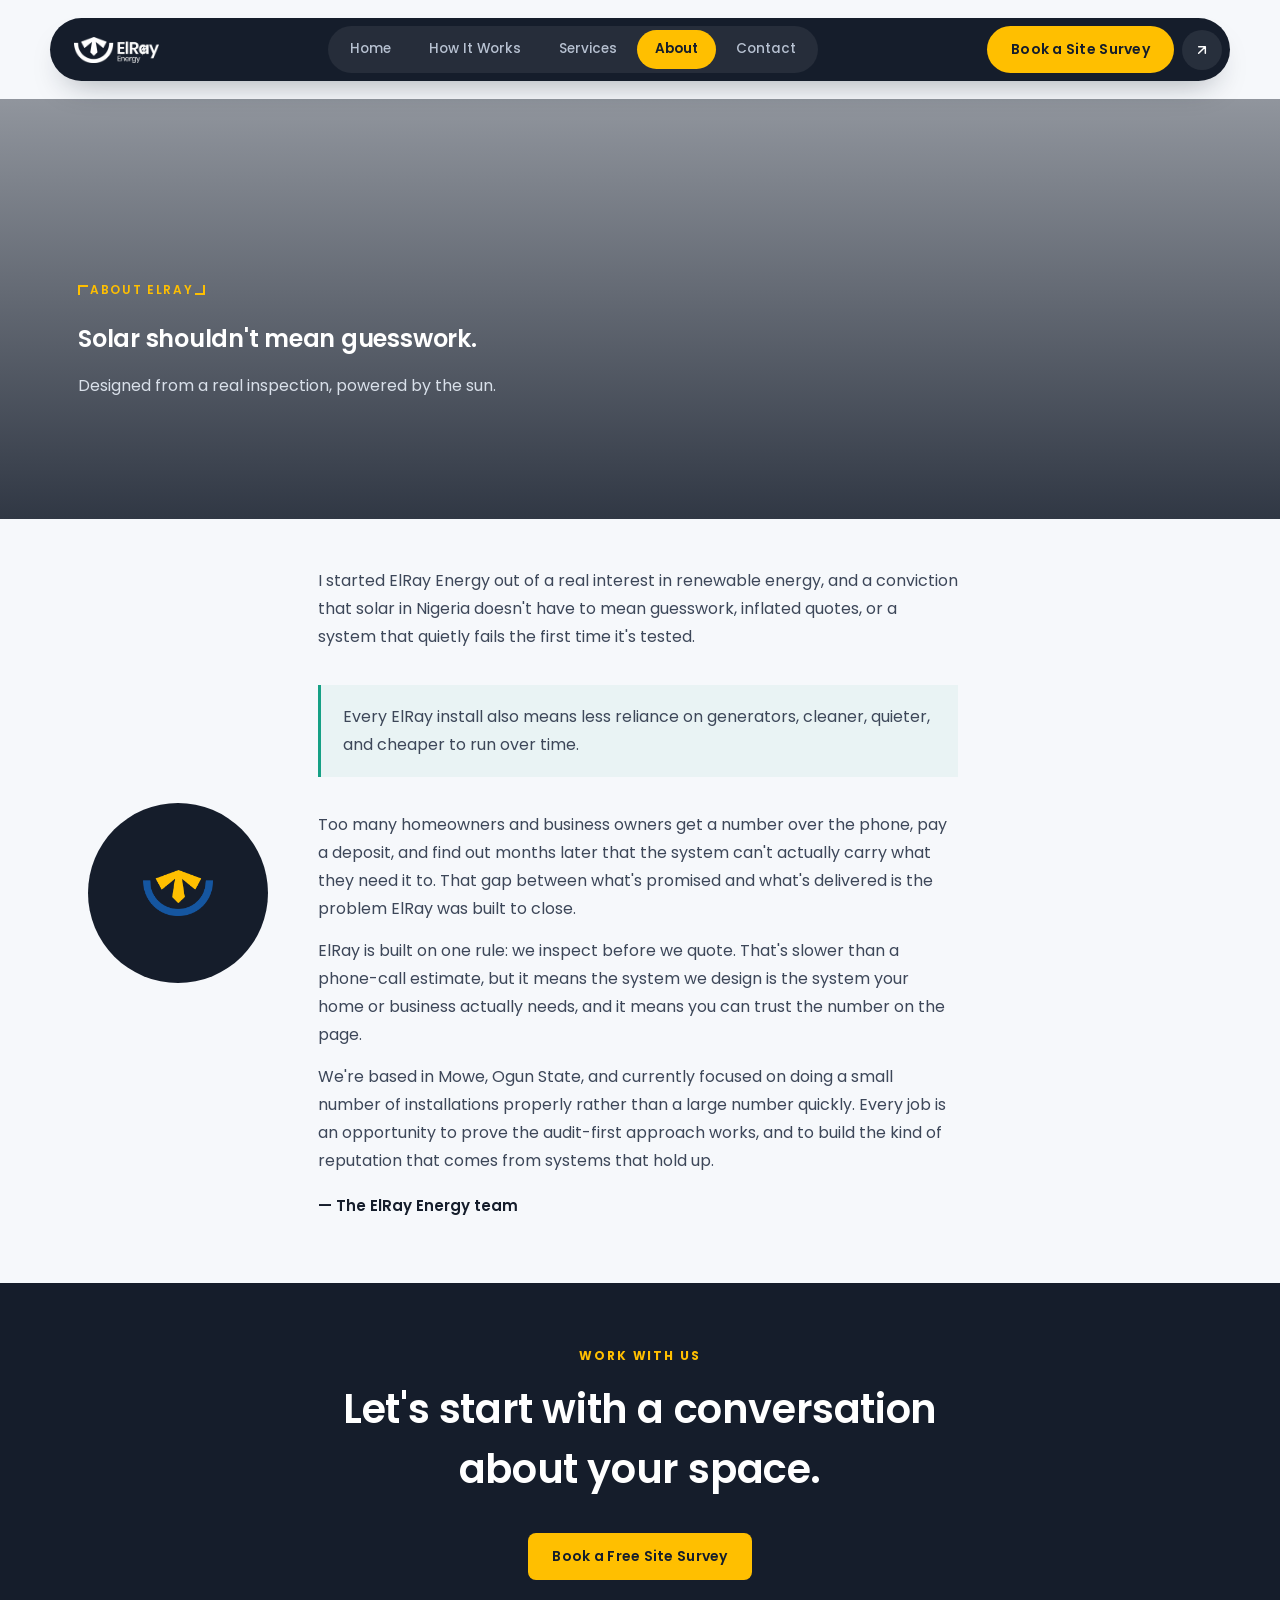
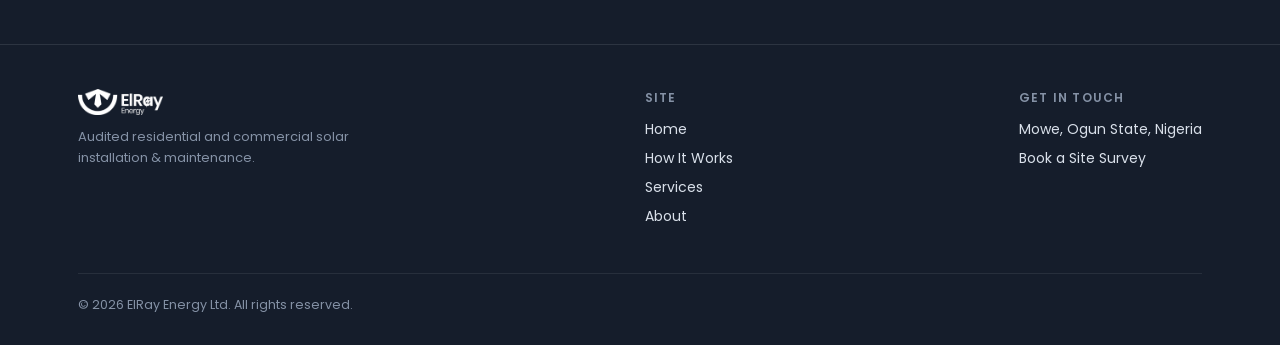
==== commit 2e78ea40: "Full site performance optimisation and Lighthouse performance check" ====
--- a/about.html
+++ b/about.html
@@ -18,7 +18,7 @@
 <header>
   <div class="navrow">
     <a href="index.html" class="logo">
-      <img src="assets/elray_horizontal-logo_white.png" alt="ElRay Energy">
+      <img src="assets/elray_horizontal-logo_white.png" alt="ElRay Energy" width="400" height="123">
     </a>
     <nav class="links">
       <a href="index.html">Home</a>
@@ -29,7 +29,7 @@
     </nav>
     <div class="nav-actions">
       <a href="contact.html" class="btn btn-gold nav-cta" style="border-radius:999px;">Book a Site Survey</a>
-      <a href="contact.html" class="btn btn-outline mobile-cta" style="border-radius:999px;">Book a Survey</a>
+      <a href="contact.html" class="btn btn-outline-light mobile-cta" style="border-radius:999px;">Book a Survey</a>
       <a href="contact.html" class="nav-arrow-btn" aria-label="Book a site survey">
         <svg viewBox="0 0 24 24" fill="none" stroke="currentColor" stroke-width="2.2" stroke-linecap="round" stroke-linejoin="round"><path d="M7 17L17 7M7 7h10v10"/></svg>
       </a>
@@ -113,18 +113,18 @@
   <div class="wrap">
     <div class="foot-row">
       <div class="foot-brand">
-        <img src="assets/elray_horizontal-logo_white.png" alt="ElRay Energy">
+        <img src="assets/elray_horizontal-logo_white.png" alt="ElRay Energy" width="400" height="123">
         <p>Audited residential and commercial solar installation &amp; maintenance.</p>
       </div>
       <div class="foot-col">
-        <h4>Site</h4>
+        <h3>Site</h3>
         <a href="index.html">Home</a>
         <a href="how-it-works.html">How It Works</a>
         <a href="services.html">Services</a>
         <a href="about.html">About</a>
       </div>
       <div class="foot-col">
-        <h4>Get in touch</h4>
+        <h3>Get in touch</h3>
         <p>Mowe, Ogun State, Nigeria</p>
         <a href="contact.html">Book a Site Survey</a>
       </div>
--- a/css/styles.css
+++ b/css/styles.css
@@ -7,28 +7,28 @@
 /* ---------- Self-hosted Poppins ---------- */
 @font-face{
   font-family:'Poppins';
-  src:url('../fonts/Poppins-Regular.ttf') format('truetype');
+  src:url('../fonts/Poppins-Regular.woff2') format('woff2');
   font-weight:400;
   font-style:normal;
   font-display:swap;
 }
 @font-face{
   font-family:'Poppins';
-  src:url('../fonts/Poppins-Medium.ttf') format('truetype');
+  src:url('../fonts/Poppins-Medium.woff2') format('woff2');
   font-weight:500;
   font-style:normal;
   font-display:swap;
 }
 @font-face{
   font-family:'Poppins';
-  src:url('../fonts/Poppins-SemiBold.ttf') format('truetype');
+  src:url('../fonts/Poppins-SemiBold.woff2') format('woff2');
   font-weight:600;
   font-style:normal;
   font-display:swap;
 }
 @font-face{
   font-family:'Poppins';
-  src:url('../fonts/Poppins-Bold.ttf') format('truetype');
+  src:url('../fonts/Poppins-Bold.woff2') format('woff2');
   font-weight:700;
   font-style:normal;
   font-display:swap;
@@ -299,7 +299,8 @@
   border-radius:999px;
   box-shadow:0 16px 32px -16px rgba(21,29,43,0.4);
 }
-.logo img{ height:26px; }
+.logo{ flex-shrink:0; }
+.logo img{ height:26px; width:auto; flex-shrink:0; }
 
 nav.links{
   display:none;
@@ -978,9 +979,9 @@
 /* ---------- Footer ---------- */
 footer{ background:var(--navy); padding:44px 0 30px; border-top:1px solid rgba(246,248,251,0.1); }
 .foot-row{ display:flex; flex-wrap:wrap; justify-content:space-between; gap:26px; align-items:flex-start; }
-.foot-brand img{height:26px;}
+.foot-brand img{height:26px; width:auto;}
 .foot-brand p{ margin-top:12px; font-size:13px; color:#8592A6; max-width:280px; line-height:1.6; }
-.foot-col h4{
+.foot-col h3{
   font-size:12px;
   letter-spacing:0.1em;
   text-transform:uppercase;
@@ -995,7 +996,7 @@
   padding-top:22px;
   border-top:1px solid rgba(246,248,251,0.08);
   font-size:12.5px;
-  color:#65718A;
+  color:#8592A6;
 }
 
 /* ---------- Scroll reveal ---------- */
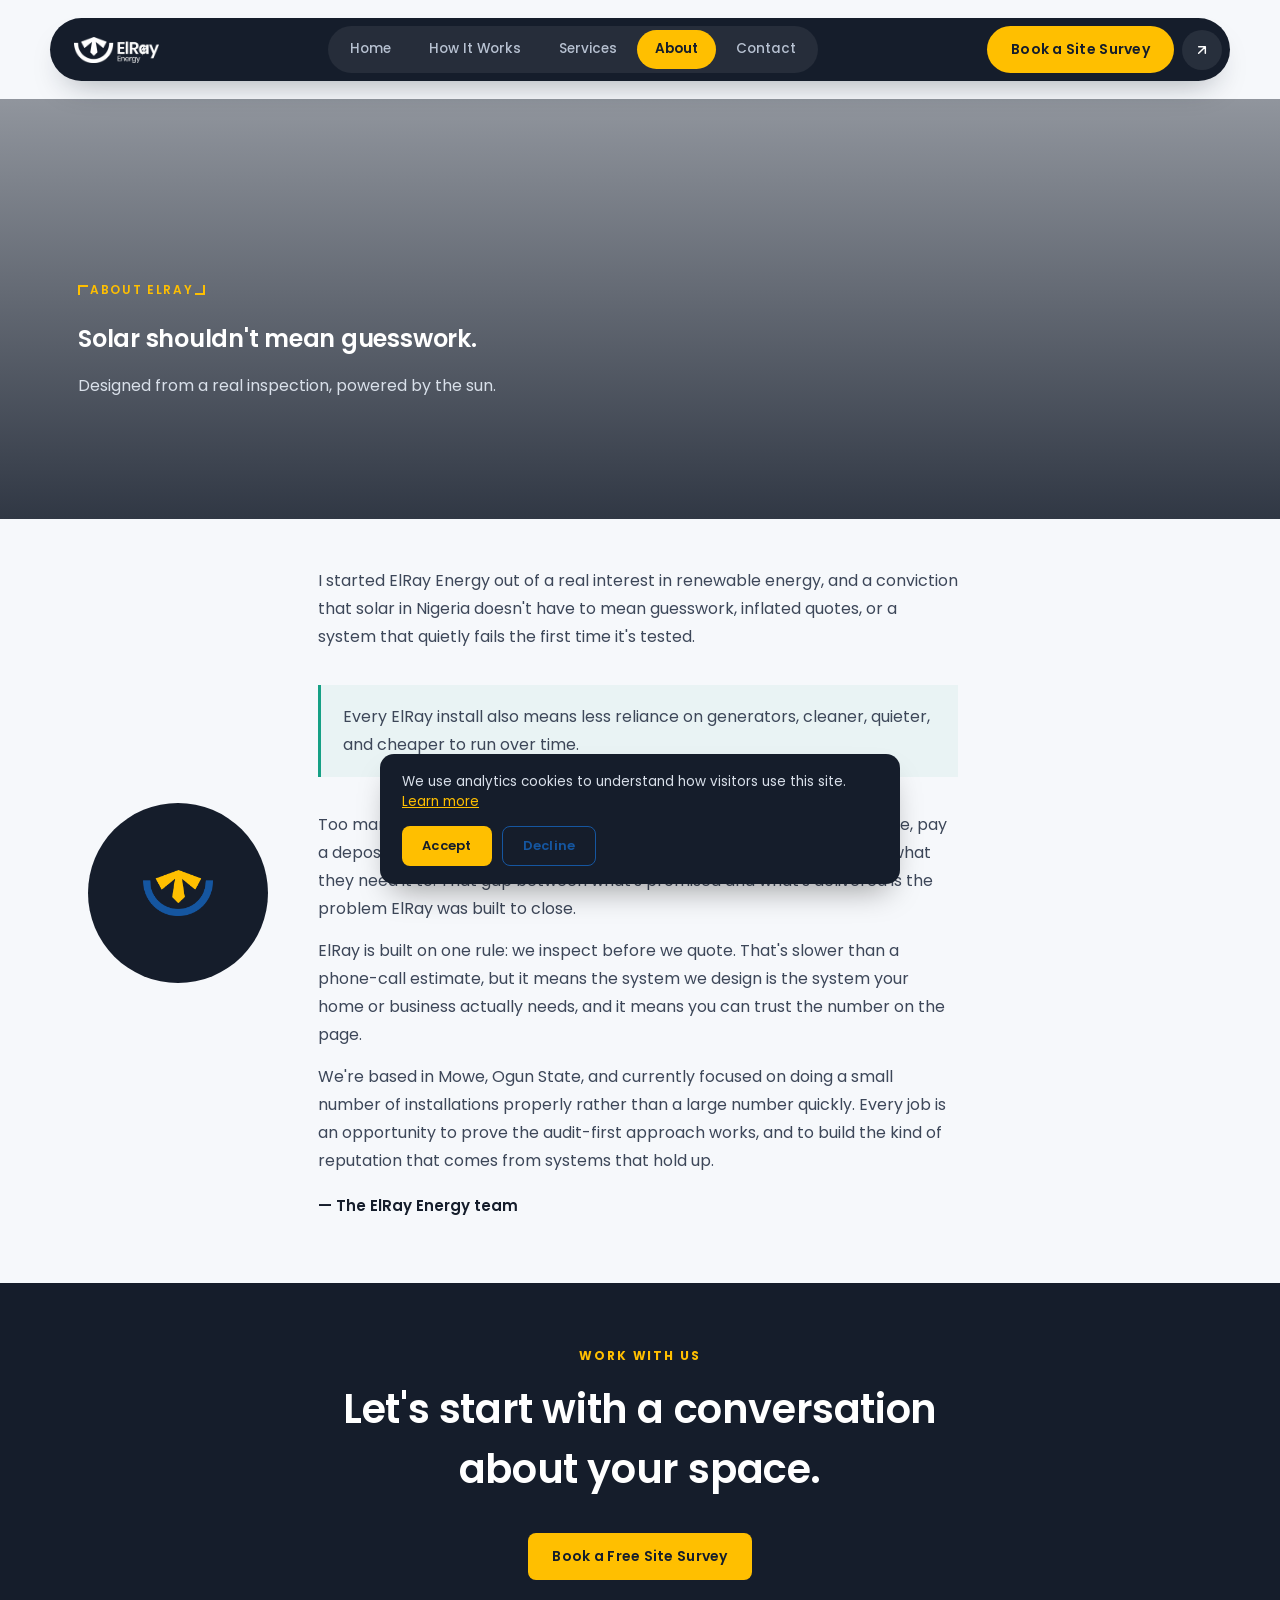
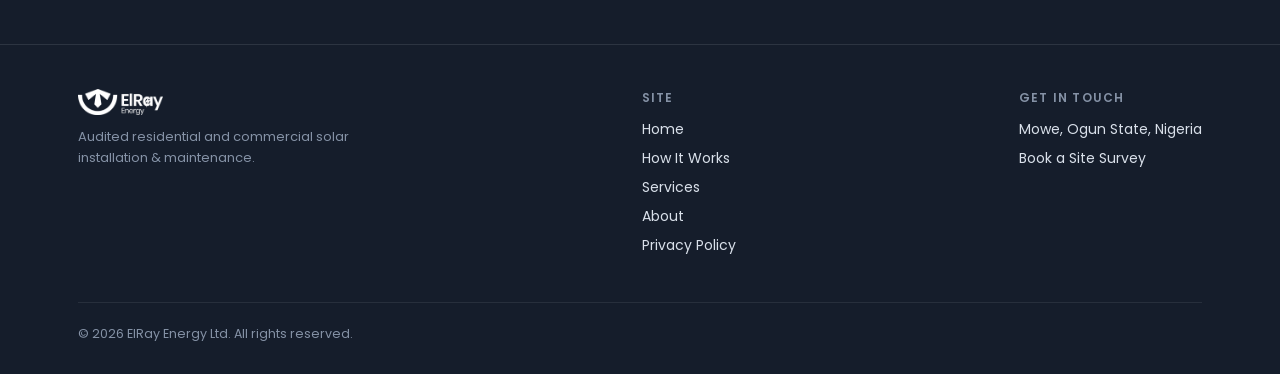
==== commit 7ed2d2aa: "Added consent banner and a privacy policy page" ====
--- a/about.html
+++ b/about.html
@@ -1,6 +1,39 @@
 <!DOCTYPE html>
 <html lang="en">
 <head>
+<!-- Google tag (gtag.js) -->
+<script>
+  window.dataLayer = window.dataLayer || [];
+  function gtag(){dataLayer.push(arguments);}
+
+  // Consent Mode v2 — deny by default until the visitor chooses
+  gtag('consent', 'default', {
+    'ad_storage': 'denied',
+    'ad_user_data': 'denied',
+    'ad_personalization': 'denied',
+    'analytics_storage': 'denied'
+  });
+
+  // Static multi-page site — consent choice doesn't persist across page
+  // loads on its own, so re-apply it here if the visitor already chose
+  // on an earlier page
+  (function () {
+    var stored = localStorage.getItem('elray-consent');
+    if (stored === 'accepted') {
+      gtag('consent', 'update', {
+        'ad_storage': 'granted',
+        'ad_user_data': 'granted',
+        'ad_personalization': 'granted',
+        'analytics_storage': 'granted'
+      });
+    }
+  })();
+</script>
+<script async src="https://www.googletagmanager.com/gtag/js?id=G-FZVDBYDMJM"></script>
+<script>
+  gtag('js', new Date());
+  gtag('config', 'G-FZVDBYDMJM');
+</script>
 <meta charset="UTF-8">
 <meta name="viewport" content="width=device-width, initial-scale=1.0">
 <title>About ElRay Energy</title>
@@ -122,6 +155,7 @@
         <a href="how-it-works.html">How It Works</a>
         <a href="services.html">Services</a>
         <a href="about.html">About</a>
+        <a href="privacy.html">Privacy Policy</a>
       </div>
       <div class="foot-col">
         <h3>Get in touch</h3>
@@ -134,5 +168,12 @@
 </footer>
 
 <script src="js/main.js"></script>
+<div id="consent-banner" class="consent-banner">
+  <p>We use analytics cookies to understand how visitors use this site. <a href="privacy.html">Learn more</a></p>
+  <div class="consent-actions">
+    <button id="consent-accept" class="btn btn-gold" style="padding:9px 20px; font-size:13px;">Accept</button>
+    <button id="consent-decline" class="btn btn-outline" style="padding:9px 20px; font-size:13px;">Decline</button>
+  </div>
+</div>
 </body>
-</html>
+</html>
--- a/css/styles.css
+++ b/css/styles.css
@@ -999,6 +999,40 @@
   color:#8592A6;
 }
 
+.consent-banner{
+  display:none;
+  position:fixed;
+  bottom:16px;
+  left:16px;
+  right:16px;
+  z-index:100;
+  background:var(--navy);
+  color:var(--offwhite);
+  border-radius:14px;
+  padding:18px 22px;
+  box-shadow:0 16px 32px -12px rgba(0,0,0,0.4);
+  max-width:520px;
+  margin:0 auto;
+  display:flex;
+  flex-direction:column;
+  gap:14px;
+}
+.consent-banner.show{ display:flex; }
+.consent-banner p{ font-size:13.5px; line-height:1.5; color:#D9E0EA; }
+.consent-banner a{ color:var(--gold); text-decoration:underline; }
+.consent-actions{ display:flex; gap:10px; }
+
+/* ---------- Legal / policy pages ---------- */
+.policy{ max-width:760px; }
+.policy h2{ font-size:22px; color:var(--navy); margin-top:40px; margin-bottom:14px; }
+.policy h2:first-child{ margin-top:0; }
+.policy h3{ font-size:17px; color:var(--navy); margin-top:24px; margin-bottom:10px; }
+.policy p{ font-size:15px; color:#3D4759; line-height:1.75; margin-bottom:16px; }
+.policy ul{ margin:0 0 16px; padding-left:20px; }
+.policy li{ font-size:15px; color:#3D4759; line-height:1.75; margin-bottom:8px; }
+.policy .updated{ font-size:13px; color:#8892A0; margin-bottom:32px; }
+.policy strong{ color:var(--navy); font-weight:600; }
+
 /* ---------- Scroll reveal ---------- */
 .reveal{ opacity:0; transform:translateY(18px); transition:opacity 0.7s ease, transform 0.7s ease; }
 .reveal.in{ opacity:1; transform:translateY(0); }
